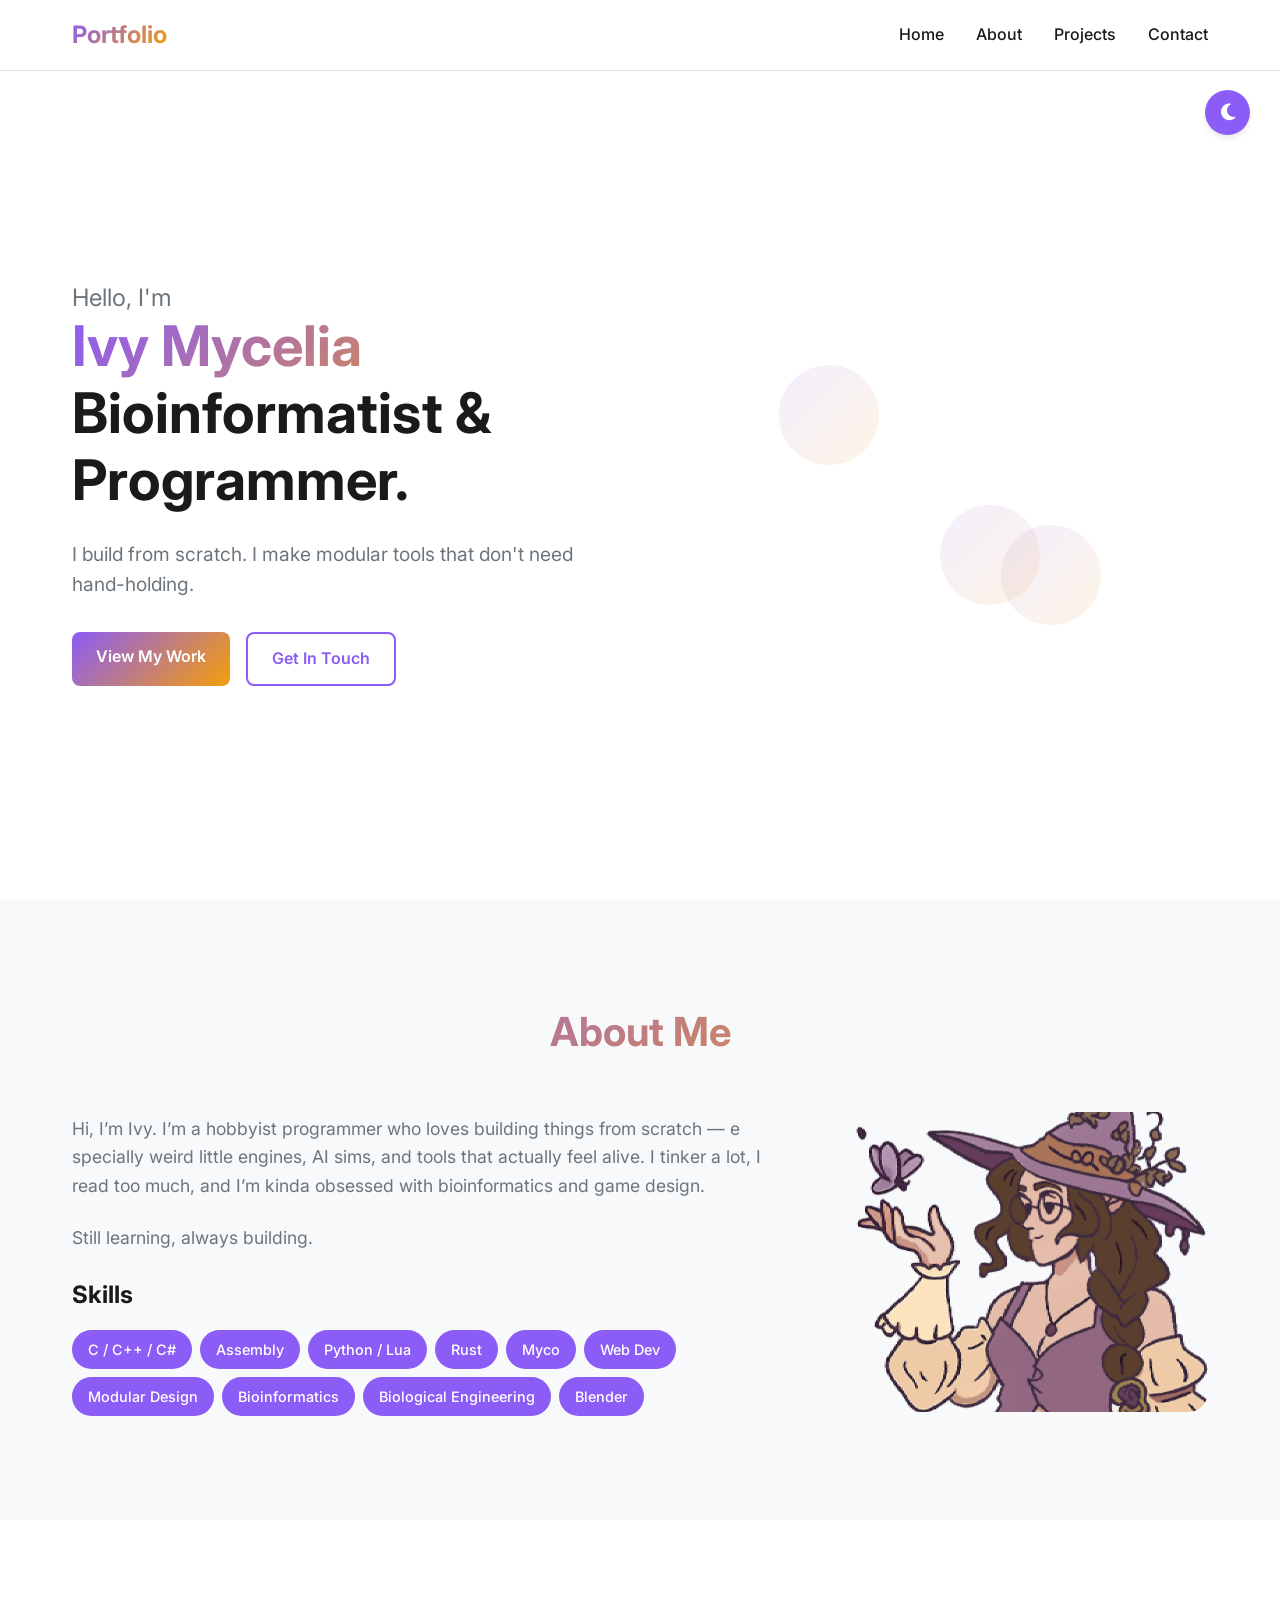
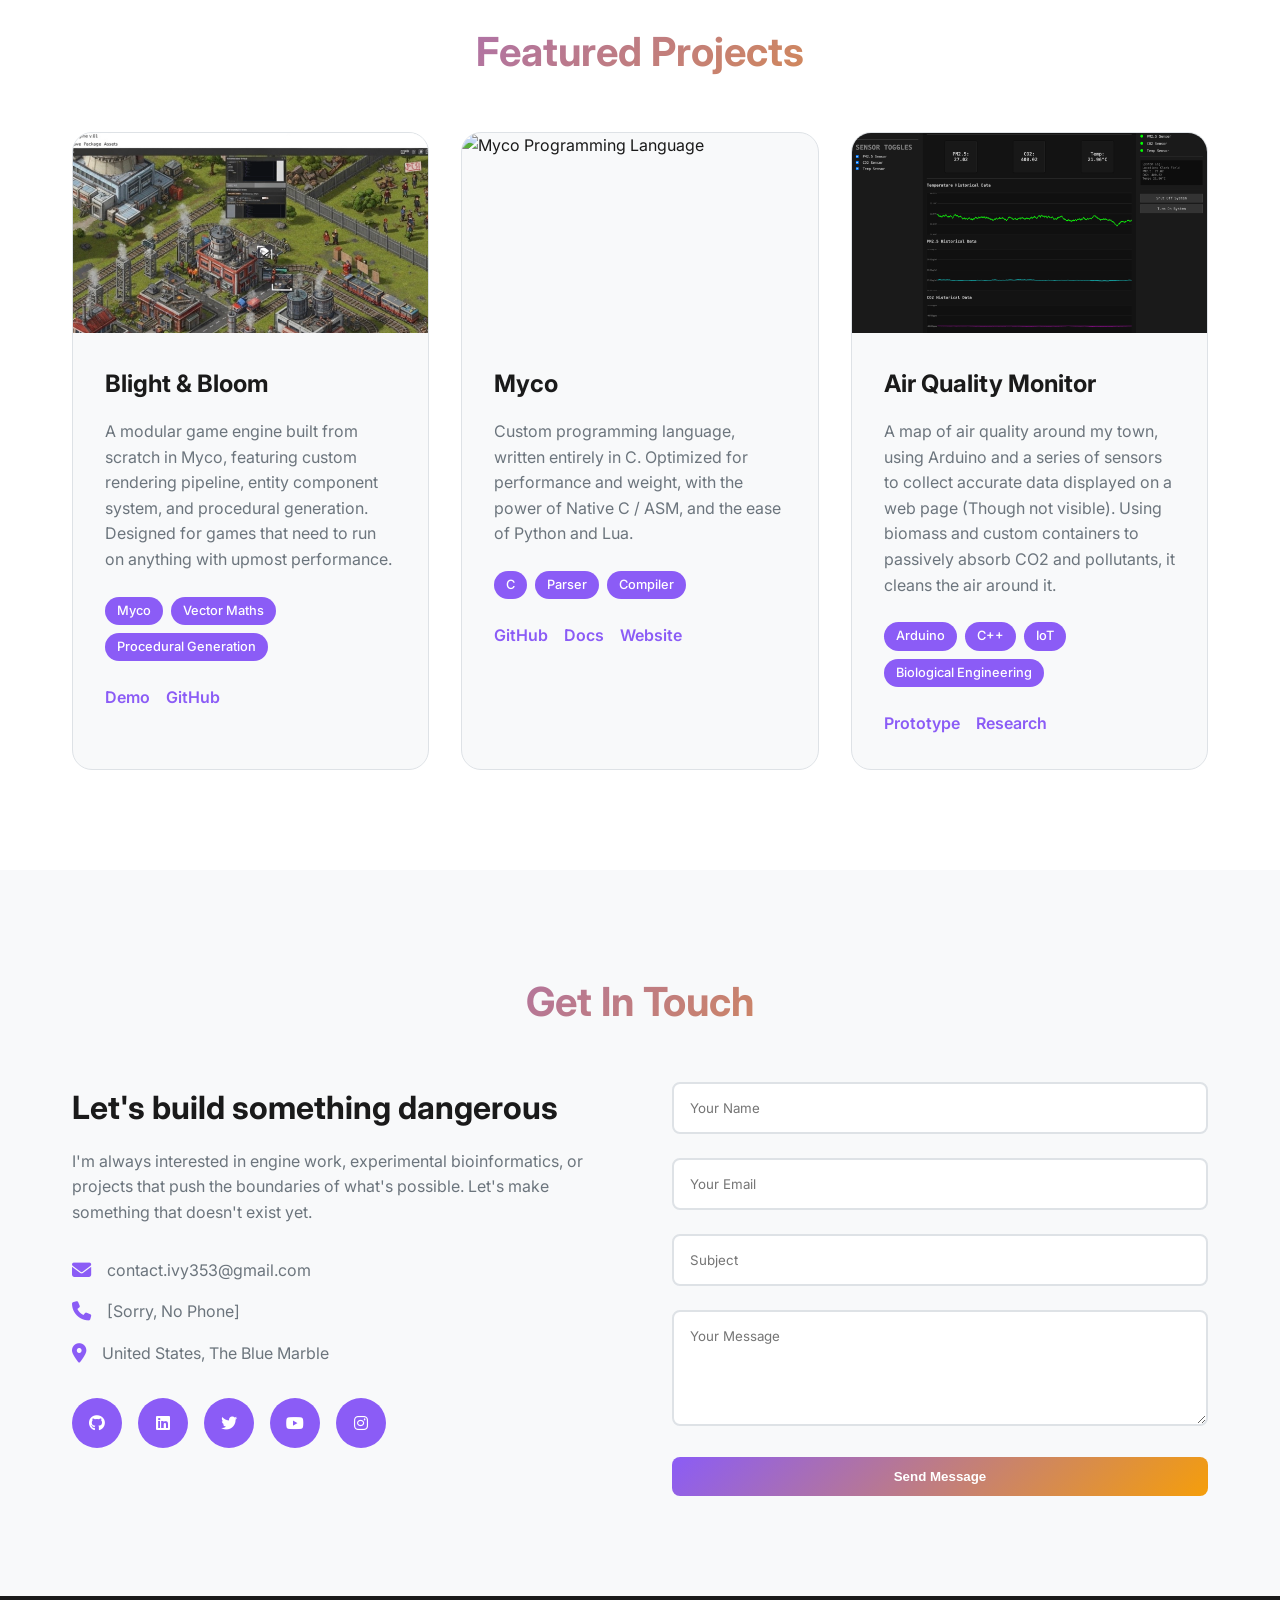
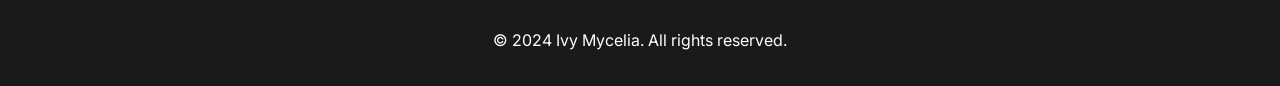
==== index.html @ aaa0860d "Initial commit" ====
<!DOCTYPE html>
<html lang="en">
<head>
    <meta charset="UTF-8">
    <meta name="viewport" content="width=device-width, initial-scale=1.0">
    <title>Portfolio | Creative Developer</title>
    <link rel="stylesheet" href="styles.css">
    <link href="https://fonts.googleapis.com/css2?family=Inter:wght@300;400;500;600;700&display=swap" rel="stylesheet">
    <link rel="stylesheet" href="https://cdnjs.cloudflare.com/ajax/libs/font-awesome/6.4.0/css/all.min.css">
    <script src="https://cdn.jsdelivr.net/npm/@emailjs/browser@3/dist/email.min.js"></script>
</head>
<body>
    <div class="theme-toggle" id="themeToggle">
        <i class="fas fa-moon"></i>
    </div>
    
    <div class="trans-toggle" id="transToggle">
        <i class="fas fa-rainbow"></i>
    </div>

    <nav class="navbar">
        <div class="nav-container">
            <div class="nav-logo">
                <span class="logo-text">Portfolio</span>
            </div>
            <ul class="nav-menu">
                <li class="nav-item">
                    <a href="#home" class="nav-link">Home</a>
                </li>
                <li class="nav-item">
                    <a href="#about" class="nav-link">About</a>
                </li>
                <li class="nav-item">
                    <a href="#projects" class="nav-link">Projects</a>
                </li>
                <li class="nav-item">
                    <a href="#contact" class="nav-link">Contact</a>
                </li>
            </ul>
            <div class="hamburger">
                <span class="bar"></span>
                <span class="bar"></span>
                <span class="bar"></span>
            </div>
        </div>
    </nav>

    <main>
        <section id="home" class="hero">
            <div class="hero-container">
                <div class="hero-content">
                    <h1 class="hero-title">
                        <span class="title-line">Hello, I'm</span>
                        <span class="title-name">Ivy Mycelia</span>
                        <span class="title-role">Bioinformatist & Programmer.</span>
                    </h1>
                    <p class="hero-description">
                        I build from scratch. I make modular tools that don't need hand-holding.
                    </p>
                    <div class="hero-buttons">
                        <a href="#projects" class="btn btn-primary">View My Work</a>
                        <a href="#contact" class="btn btn-secondary">Get In Touch</a>
                    </div>
                </div>
                <div class="hero-visual">
                    <div class="floating-elements">
                        <div class="floating-element" data-speed="2"></div>
                        <div class="floating-element" data-speed="1.5"></div>
                        <div class="floating-element" data-speed="3"></div>
                    </div>
                </div>
            </div>
        </section>

        <section id="about" class="about">
            <div class="container">
                <h2 class="section-title">About Me</h2>
                <div class="about-content">
                    <div class="about-text">
                        <p>
                            Hi, I’m Ivy. I’m a hobbyist programmer who loves building things from scratch — e
                            specially weird little engines, AI sims, and tools that actually feel alive. I tinker a
                            lot, I read too much, and I’m kinda obsessed with bioinformatics and game design. 
                        </p>
                        <p>
                            Still learning, always building.
                        </p>
                        <div class="skills">
                            <h3>Skills</h3>
                            <div class="skill-tags">
                                <span class="skill-tag">C / C++ / C#</span>
                                <span class="skill-tag">Assembly</span>
                                <span class="skill-tag">Python / Lua</span>
                                <span class="skill-tag">Rust</span>
                                <span class="skill-tag">Myco</span>
                                <span class="skill-tag">Web Dev</span>
                                <span class="skill-tag">Modular Design</span>
                                <span class="skill-tag">Bioinformatics</span>
                                <span class="skill-tag">Biological Engineering</span>
                                <span class="skill-tag">Blender</span>
                            </div>
                        </div>
                    </div>
                    <div class="about-image">
                        <img src="images/PFP.png" alt="Ivy Mycelia" class="profile-img">
                    </div>
                </div>
            </div>
        </section>

        <section id="projects" class="projects">
            <div class="container">
                <h2 class="section-title">Featured Projects</h2>
                <div class="projects-grid">
                    <div class="project-card">
                        <div class="project-image">
                            <img src="images/gameengine.png" alt="Custom Game Engine" class="project-img">
                        </div>
                        <div class="project-content">
                            <h3>Blight & Bloom</h3>
                            <p>A modular game engine built from scratch in Myco, featuring custom rendering pipeline, entity component system, and procedural generation. Designed for games that need to run on anything with upmost performance.</p>
                            <div class="project-tech">
                                <span>Myco</span>
                                <span>Vector Maths</span>
                                <span>Procedural Generation</span>
                            </div>
                            <div class="project-links">
                                <a href="#" class="project-link">Demo</a>
                                <a href="#" class="project-link">GitHub</a>
                            </div>
                        </div>
                    </div>

                    <div class="project-card">
                        <div class="project-image">
                            <img src="images/Myco_Image.png" alt="Myco Programming Language" class="project-img">
                        </div>
                        <div class="project-content">
                            <h3>Myco</h3>
                            <p>Custom programming language, written entirely in C. Optimized for performance and weight, with the power of Native C / ASM, and the ease of Python and Lua.</p>
                            <div class="project-tech">
                                <span>C</span>
                                <span>Parser</span>
                                <span>Compiler</span>
                            </div>
                            <div class="project-links">
                                <a href="https://github.com/IvyMycelia/myco" class="project-link">GitHub</a>
                                <a href="https://github.com/IvyMycelia/Myco/blob/main/Documentation.md" class="project-link">Docs</a>
                                <a href="https://mycolang.org" class="project-link">Website</a>
                            </div>
                        </div>
                    </div>

                    <div class="project-card">
                        <div class="project-image">
                            <img src="images/airquality.png" alt="Air Quality Monitor" class="project-img">
                        </div>
                        <div class="project-content">
                            <h3>Air Quality Monitor</h3>
                            <p>A map of air quality around my town, using Arduino and a series of sensors to collect accurate data displayed on a web page (Though not visible). Using biomass and custom containers to passively absorb CO2 and pollutants, it cleans the air around it.</p>
                            <div class="project-tech">
                                <span>Arduino</span>
                                <span>C++</span>
                                <span>IoT</span>
                                <span>Biological Engineering</span>
                            </div>
                            <div class="project-links">
                                <a href="#" class="project-link">Prototype</a>
                                <a href="#" class="project-link">Research</a>
                            </div>
                        </div>
                    </div>
                </div>
            </div>
        </section>

        <section id="contact" class="contact">
            <div class="container">
                <h2 class="section-title">Get In Touch</h2>
                <div class="contact-content">
                    <div class="contact-info">
                        <h3>Let's build something dangerous</h3>
                        <p>I'm always interested in engine work, experimental bioinformatics, or projects that push the boundaries of what's possible. Let's make something that doesn't exist yet.</p>
                        <div class="contact-details">
                            <div class="contact-item">
                                <i class="fas fa-envelope"></i>
                                <span>contact.ivy353@gmail.com</span>
                            </div>
                            <div class="contact-item">
                                <i class="fas fa-phone"></i>
                                <span>[Sorry, No Phone]</span>
                            </div>
                            <div class="contact-item">
                                <i class="fas fa-map-marker-alt"></i>
                                <span>United States, The Blue Marble</span>
                            </div>
                        </div>
                        <div class="social-links">
                            <a href="#" class="social-link"><i class="fab fa-github"></i></a>
                            <a href="https://www.linkedin.com/in/ivy-c-4b3abb339/" class="social-link"><i class="fab fa-linkedin"></i></a>
                            <a href="#" class="social-link"><i class="fab fa-twitter"></i></a>
                            <a href="https://www.youtube.com/@trendybanana" class="social-link"><i class="fab fa-youtube"></i></a>
                            <a href="https://www.instagram.com/ivymycelia/" class="social-link"><i class="fab fa-instagram"></i></a>
                        </div>
                    </div>
                    <form class="contact-form">
                        <div class="form-group">
                            <input type="text" id="name" name="name" placeholder="Your Name" required>
                        </div>
                        <div class="form-group">
                            <input type="email" id="email" name="email" placeholder="Your Email" required>
                        </div>
                        <div class="form-group">
                            <input type="text" id="subject" name="subject" placeholder="Subject" required>
                        </div>
                        <div class="form-group">
                            <textarea id="message" name="message" placeholder="Your Message" rows="5" required></textarea>
                        </div>
                        <button type="submit" class="btn btn-primary">Send Message</button>
                    </form>
                </div>
            </div>
        </section>
    </main>

    <footer class="footer">
        <div class="container">
            <p>&copy; 2024 Ivy Mycelia. All rights reserved.</p>
        </div>
    </footer>

    <script src="script.js"></script>
</body>
</html>
---- styles.css ----
:root {
    --bg-primary: #ffffff;
    --bg-secondary: #f8f9fa;
    --bg-tertiary: #e9ecef;
    --text-primary: #1a1a1a;
    --text-secondary: #6c757d;
    --accent-purple: #8b5cf6;
    --accent-gold: #f59e0b;
    --accent-black: #1a1a1a;
    --border-color: #dee2e6;
    --shadow: 0 4px 6px -1px rgba(0, 0, 0, 0.1);
    --shadow-lg: 0 10px 15px -3px rgba(0, 0, 0, 0.1);
    
    --trans-blue: #55cdfc;
    --trans-pink: #f7a8b8;
    --trans-white: #ffffff;
}

[data-theme="dark"] {
    --bg-primary: #0a0a0a;
    --bg-secondary: #1a1a1a;
    --bg-tertiary: #2a2a2a;
    --text-primary: #ffffff;
    --text-secondary: #a0a0a0;
    --accent-purple: #a855f7;
    --accent-gold: #fbbf24;
    --accent-black: #000000;
    --border-color: #404040;
    --shadow: 0 4px 6px -1px rgba(0, 0, 0, 0.3);
    --shadow-lg: 0 10px 15px -3px rgba(0, 0, 0, 0.3);
}

[data-theme="trans"] {
    --bg-primary: #fce4ec;
    --bg-secondary: #e1f5fe;
    --bg-tertiary: #f3e5f5;
    --text-primary: #4a148c;
    --text-secondary: #6a1b9a;
    --accent-purple: #e91e63;
    --accent-gold: #00bcd4;
    --accent-black: #ad1457;
    --border-color: #f8bbd9;
    --shadow: 0 4px 6px -1px rgba(233, 30, 99, 0.2);
    --shadow-lg: 0 10px 15px -3px rgba(0, 188, 212, 0.3);
}

* {
    margin: 0;
    padding: 0;
    box-sizing: border-box;
}

html {
    scroll-behavior: smooth;
}

body {
    font-family: 'Inter', sans-serif;
    background-color: var(--bg-primary);
    color: var(--text-primary);
    line-height: 1.6;
    transition: background-color 0.3s ease, color 0.3s ease;
    overflow-x: hidden;
}

body::before {
    content: '';
    position: fixed;
    top: 0;
    left: 0;
    width: 100%;
    height: 100%;
    background: linear-gradient(
        45deg,
        var(--trans-blue) 0%,
        var(--trans-blue) 16.66%,
        var(--trans-pink) 16.66%,
        var(--trans-pink) 33.33%,
        var(--trans-white) 33.33%,
        var(--trans-white) 50%,
        var(--trans-pink) 50%,
        var(--trans-pink) 66.66%,
        var(--trans-blue) 66.66%,
        var(--trans-blue) 83.33%,
        var(--trans-pink) 83.33%,
        var(--trans-pink) 100%
    );
    opacity: 0;
    z-index: -1;
    transition: opacity 0.5s ease;
    pointer-events: none;
}

body:hover::before {
    opacity: 0.02;
}

[data-theme="trans"] .hero {
    background: linear-gradient(135deg, #fce4ec 0%, #e1f5fe 50%, #f3e5f5 100%);
}

[data-theme="trans"] .about {
    background: linear-gradient(135deg, #e1f5fe 0%, #fce4ec 100%);
}

[data-theme="trans"] .contact {
    background: linear-gradient(135deg, #f3e5f5 0%, #fce4ec 100%);
}

[data-theme="trans"] .floating-element {
    background: linear-gradient(135deg, #e91e63, #00bcd4);
}

[data-theme="trans"] .btn-primary {
    background: linear-gradient(135deg, #e91e63, #00bcd4);
}

[data-theme="trans"] .skill-tag {
    background: linear-gradient(135deg, #e91e63, #00bcd4);
}

[data-theme="trans"] .social-link {
    background: linear-gradient(135deg, #e91e63, #00bcd4);
}

[data-theme="trans"] .navbar {
    background: rgba(252, 228, 236, 0.95);
    border-bottom: 2px solid #f8bbd9;
}

[data-theme="trans"] .nav-link {
    color: #4a148c;
}

[data-theme="trans"] .nav-link::after {
    background: linear-gradient(135deg, #e91e63, #00bcd4);
}

[data-theme="trans"] .project-card {
    background: linear-gradient(135deg, #fce4ec, #e1f5fe);
    border: 2px solid #f8bbd9;
}

[data-theme="trans"] .project-card:hover {
    box-shadow: 0 15px 25px -5px rgba(233, 30, 99, 0.3);
}

[data-theme="trans"] .image-placeholder {
    background: linear-gradient(135deg, #e91e63, #00bcd4);
}

[data-theme="trans"] .form-group input,
[data-theme="trans"] .form-group textarea {
    background: #fce4ec;
    border: 2px solid #f8bbd9;
    color: #4a148c;
}

[data-theme="trans"] .form-group input:focus,
[data-theme="trans"] .form-group textarea:focus {
    border-color: #e91e63;
}

[data-theme="trans"] .footer {
    background: linear-gradient(135deg, #e91e63, #00bcd4);
}

.theme-toggle {
    position: fixed;
    top: 90px;
    right: 30px;
    width: 45px;
    height: 45px;
    background: var(--accent-purple);
    border-radius: 50%;
    display: flex;
    align-items: center;
    justify-content: center;
    cursor: pointer;
    z-index: 1000;
    transition: all 0.3s ease;
    box-shadow: var(--shadow);
}

.theme-toggle:hover {
    transform: scale(1.1);
    background: var(--accent-gold);
}

.theme-toggle i {
    color: white;
    font-size: 1.2rem;
    transition: transform 0.3s ease;
}

[data-theme="dark"] .theme-toggle i {
    transform: rotate(180deg);
}

.trans-toggle {
    position: fixed;
    top: 145px;
    right: 30px;
    width: 45px;
    height: 45px;
    background: linear-gradient(135deg, #e91e63, #00bcd4);
    border-radius: 50%;
    display: none;
    align-items: center;
    justify-content: center;
    cursor: pointer;
    z-index: 1000;
    transition: all 0.3s ease;
    box-shadow: var(--shadow);
    opacity: 0.8;
}

.trans-toggle:hover {
    transform: scale(1.1);
    opacity: 1;
    box-shadow: 0 0 20px rgba(233, 30, 99, 0.4);
}

.trans-toggle i {
    color: white;
    font-size: 1.2rem;
    transition: transform 0.3s ease;
}

[data-theme="trans"] .trans-toggle {
    background: linear-gradient(135deg, #e91e63, #00bcd4);
    opacity: 1;
    box-shadow: 0 0 20px rgba(233, 30, 99, 0.6);
    display: flex;
}

.navbar {
    position: fixed;
    top: 0;
    width: 100%;
    background: rgba(255, 255, 255, 0.95);
    backdrop-filter: blur(10px);
    z-index: 999;
    transition: all 0.3s ease;
    border-bottom: 1px solid var(--border-color);
}

[data-theme="dark"] .navbar {
    background: rgba(10, 10, 10, 0.95);
}

.nav-container {
    max-width: 1200px;
    margin: 0 auto;
    padding: 0 2rem;
    display: flex;
    justify-content: space-between;
    align-items: center;
    height: 70px;
}

.nav-logo .logo-text {
    font-size: 1.5rem;
    font-weight: 700;
    background: linear-gradient(135deg, var(--accent-purple), var(--accent-gold));
    -webkit-background-clip: text;
    -webkit-text-fill-color: transparent;
    background-clip: text;
}

.nav-menu {
    display: flex;
    list-style: none;
    gap: 2rem;
}

.nav-link {
    text-decoration: none;
    color: var(--text-primary);
    font-weight: 500;
    transition: all 0.3s ease;
    position: relative;
}

.nav-link::after {
    content: '';
    position: absolute;
    bottom: -5px;
    left: 0;
    width: 0;
    height: 2px;
    background: linear-gradient(135deg, var(--accent-purple), var(--accent-gold));
    transition: width 0.3s ease;
}

.nav-link:hover::after {
    width: 100%;
}

.hamburger {
    display: none;
    flex-direction: column;
    cursor: pointer;
}

.bar {
    width: 25px;
    height: 3px;
    background: var(--text-primary);
    margin: 3px 0;
    transition: 0.3s;
}

.hero {
    min-height: 100vh;
    display: flex;
    align-items: center;
    padding-top: 70px;
    position: relative;
    overflow: hidden;
}

.hero-container {
    max-width: 1200px;
    margin: 0 auto;
    padding: 0 2rem;
    display: grid;
    grid-template-columns: 1fr 1fr;
    gap: 4rem;
    align-items: center;
}

.hero-title {
    font-size: 3.5rem;
    font-weight: 700;
    line-height: 1.2;
    margin-bottom: 1.5rem;
    opacity: 0;
    animation: fadeInUp 1s ease forwards;
}

.title-line {
    display: block;
    color: var(--text-secondary);
    font-size: 1.5rem;
    font-weight: 400;
}

.title-name {
    display: block;
    background: linear-gradient(135deg, var(--accent-purple), var(--accent-gold));
    -webkit-background-clip: text;
    -webkit-text-fill-color: transparent;
    background-clip: text;
    animation: fadeInUp 1s ease 0.2s forwards;
    opacity: 0;
    cursor: pointer;
    transition: all 0.3s ease;
}

.title-name:hover {
    transform: scale(1.05);
    filter: brightness(1.1);
}

.title-role {
    display: block;
    color: var(--text-primary);
    animation: fadeInUp 1s ease 0.4s forwards;
    opacity: 0;
}

.hero-description {
    font-size: 1.2rem;
    color: var(--text-secondary);
    margin-bottom: 2rem;
    animation: fadeInUp 1s ease 0.6s forwards;
    opacity: 0;
}

.hero-buttons {
    display: flex;
    gap: 1rem;
    animation: fadeInUp 1s ease 0.8s forwards;
    opacity: 0;
}

.btn {
    padding: 12px 24px;
    border: none;
    border-radius: 8px;
    text-decoration: none;
    font-weight: 600;
    transition: all 0.3s ease;
    cursor: pointer;
    display: inline-block;
}

.btn-primary {
    background: linear-gradient(135deg, var(--accent-purple), var(--accent-gold));
    color: white;
}

.btn-primary:hover {
    transform: translateY(-2px);
    box-shadow: var(--shadow-lg);
}

.btn-secondary {
    background: transparent;
    color: var(--accent-purple);
    border: 2px solid var(--accent-purple);
}

.btn-secondary:hover {
    background: var(--accent-purple);
    color: white;
    transform: translateY(-2px);
}

.floating-elements {
    position: relative;
    height: 400px;
}

.floating-element {
    position: absolute;
    width: 100px;
    height: 100px;
    border-radius: 50%;
    background: linear-gradient(135deg, var(--accent-purple), var(--accent-gold));
    opacity: 0.1;
    animation: float 6s ease-in-out infinite;
}

.floating-element:nth-child(1) {
    top: 20%;
    left: 20%;
    animation-delay: 0s;
}

.floating-element:nth-child(2) {
    top: 60%;
    right: 20%;
    animation-delay: 2s;
}

.floating-element:nth-child(3) {
    bottom: 20%;
    left: 50%;
    animation-delay: 4s;
}

.container {
    max-width: 1200px;
    margin: 0 auto;
    padding: 0 2rem;
}

.section-title {
    font-size: 2.5rem;
    font-weight: 700;
    text-align: center;
    margin-bottom: 3rem;
    background: linear-gradient(135deg, var(--accent-purple), var(--accent-gold));
    -webkit-background-clip: text;
    -webkit-text-fill-color: transparent;
    background-clip: text;
}

.about {
    padding: 100px 0;
    background: var(--bg-secondary);
}

.about-content {
    display: grid;
    grid-template-columns: 2fr 1fr;
    gap: 4rem;
    align-items: center;
}

.about-text p {
    font-size: 1.1rem;
    margin-bottom: 1.5rem;
    color: var(--text-secondary);
}

.skills h3 {
    font-size: 1.5rem;
    margin-bottom: 1rem;
    color: var(--text-primary);
}

.skill-tags {
    display: flex;
    flex-wrap: wrap;
    gap: 0.5rem;
}

.skill-tag {
    padding: 8px 16px;
    background: var(--accent-purple);
    color: white;
    border-radius: 20px;
    font-size: 0.9rem;
    font-weight: 500;
    transition: all 0.3s ease;
}

.skill-tag:hover {
    background: var(--accent-gold);
    transform: translateY(-2px);
}

.image-placeholder {
    width: 100%;
    height: 300px;
    background: linear-gradient(135deg, var(--accent-purple), var(--accent-gold));
    border-radius: 20px;
    display: flex;
    align-items: center;
    justify-content: center;
    font-size: 4rem;
    color: white;
    opacity: 0.8;
}

.profile-img {
    width: 100%;
    height: 300px;
    object-fit: cover;
    border-radius: 20px;
    transition: transform 0.3s ease, box-shadow 0.3s ease;
}

.profile-img:hover {
    transform: scale(1.02);
    box-shadow: var(--shadow-lg);
}

.projects {
    padding: 100px 0;
}

.projects-grid {
    display: grid;
    grid-template-columns: repeat(auto-fit, minmax(350px, 1fr));
    gap: 2rem;
}

.project-card {
    background: var(--bg-secondary);
    border-radius: 20px;
    overflow: hidden;
    transition: all 0.3s ease;
    border: 1px solid var(--border-color);
}

.project-card:hover {
    transform: translateY(-10px);
    box-shadow: var(--shadow-lg);
}

.project-image {
    height: 200px;
    overflow: hidden;
    position: relative;
}

.project-img {
    width: 100%;
    height: 100%;
    object-fit: cover;
    transition: transform 0.3s ease;
}

.project-card:hover .project-img {
    transform: scale(1.05);
}

.project-content {
    padding: 2rem;
}

.project-content h3 {
    font-size: 1.5rem;
    margin-bottom: 1rem;
    color: var(--text-primary);
}

.project-content p {
    color: var(--text-secondary);
    margin-bottom: 1.5rem;
}

.project-tech {
    display: flex;
    flex-wrap: wrap;
    gap: 0.5rem;
    margin-bottom: 1.5rem;
}

.project-tech span {
    padding: 4px 12px;
    background: var(--accent-purple);
    color: white;
    border-radius: 15px;
    font-size: 0.8rem;
    font-weight: 500;
}

.project-links {
    display: flex;
    gap: 1rem;
}

.project-link {
    color: var(--accent-purple);
    text-decoration: none;
    font-weight: 600;
    transition: color 0.3s ease;
}

.project-link:hover {
    color: var(--accent-gold);
}

.contact {
    padding: 100px 0;
    background: var(--bg-secondary);
}

.contact-content {
    display: grid;
    grid-template-columns: 1fr 1fr;
    gap: 4rem;
}

.contact-info h3 {
    font-size: 2rem;
    margin-bottom: 1rem;
    color: var(--text-primary);
}

.contact-info p {
    color: var(--text-secondary);
    margin-bottom: 2rem;
}

.contact-details {
    margin-bottom: 2rem;
}

.contact-item {
    display: flex;
    align-items: center;
    gap: 1rem;
    margin-bottom: 1rem;
    color: var(--text-secondary);
}

.contact-item i {
    color: var(--accent-purple);
    font-size: 1.2rem;
}

.social-links {
    display: flex;
    gap: 1rem;
}

.social-link {
    width: 50px;
    height: 50px;
    background: var(--accent-purple);
    color: white;
    border-radius: 50%;
    display: flex;
    align-items: center;
    justify-content: center;
    text-decoration: none;
    transition: all 0.3s ease;
}

.social-link:hover {
    background: var(--accent-gold);
    transform: translateY(-3px);
}

.contact-form {
    display: flex;
    flex-direction: column;
    gap: 1.5rem;
}

.form-group input,
.form-group textarea {
    width: 100%;
    padding: 1rem;
    border: 2px solid var(--border-color);
    border-radius: 8px;
    background: var(--bg-primary);
    color: var(--text-primary);
    font-family: inherit;
    transition: border-color 0.3s ease;
}

.form-group input:focus,
.form-group textarea:focus {
    outline: none;
    border-color: var(--accent-purple);
}

.footer {
    background: var(--accent-black);
    color: white;
    text-align: center;
    padding: 2rem 0;
}

@keyframes fadeInUp {
    from {
        opacity: 0;
        transform: translateY(30px);
    }
    to {
        opacity: 1;
        transform: translateY(0);
    }
}

@keyframes float {
    0%, 100% {
        transform: translateY(0px);
    }
    50% {
        transform: translateY(-20px);
    }
}

.fade-in {
    opacity: 0;
    transform: translateY(30px);
    transition: all 0.6s ease;
}

.fade-in.visible {
    opacity: 1;
    transform: translateY(0);
}

@media (max-width: 768px) {
    .hamburger {
        display: flex;
    }

    .nav-menu {
        position: fixed;
        left: -100%;
        top: 70px;
        flex-direction: column;
        background-color: var(--bg-primary);
        width: 100%;
        text-align: center;
        transition: 0.3s;
        box-shadow: var(--shadow);
        padding: 2rem 0;
    }

    .nav-menu.active {
        left: 0;
    }

    .hero-container {
        grid-template-columns: 1fr;
        text-align: center;
    }

    .hero-title {
        font-size: 2.5rem;
    }

    .about-content {
        grid-template-columns: 1fr;
    }

    .contact-content {
        grid-template-columns: 1fr;
    }

    .projects-grid {
        grid-template-columns: 1fr;
    }

    .hero-buttons {
        flex-direction: column;
        align-items: center;
    }

    .btn {
        width: 200px;
        text-align: center;
    }
}

@media (max-width: 480px) {
    .container {
        padding: 0 1rem;
    }

    .hero-title {
        font-size: 2rem;
    }

    .section-title {
        font-size: 2rem;
    }
}
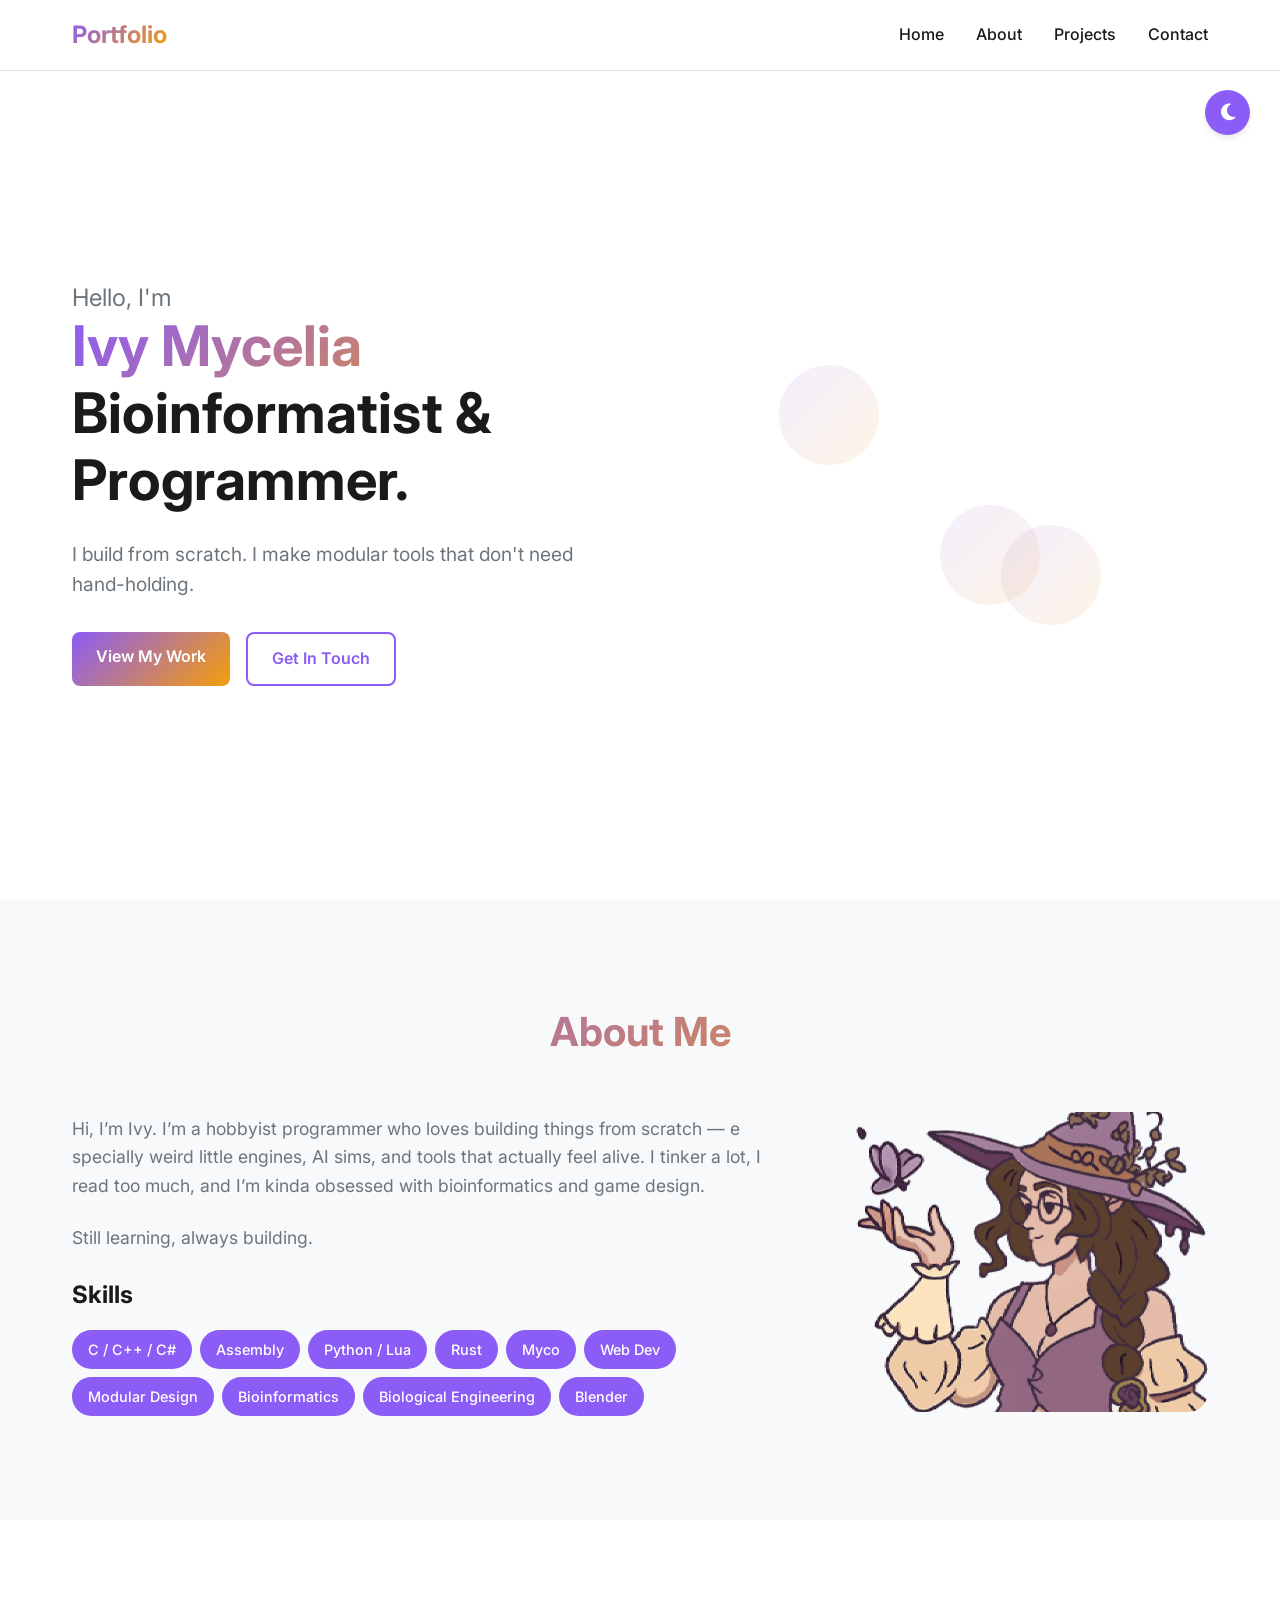
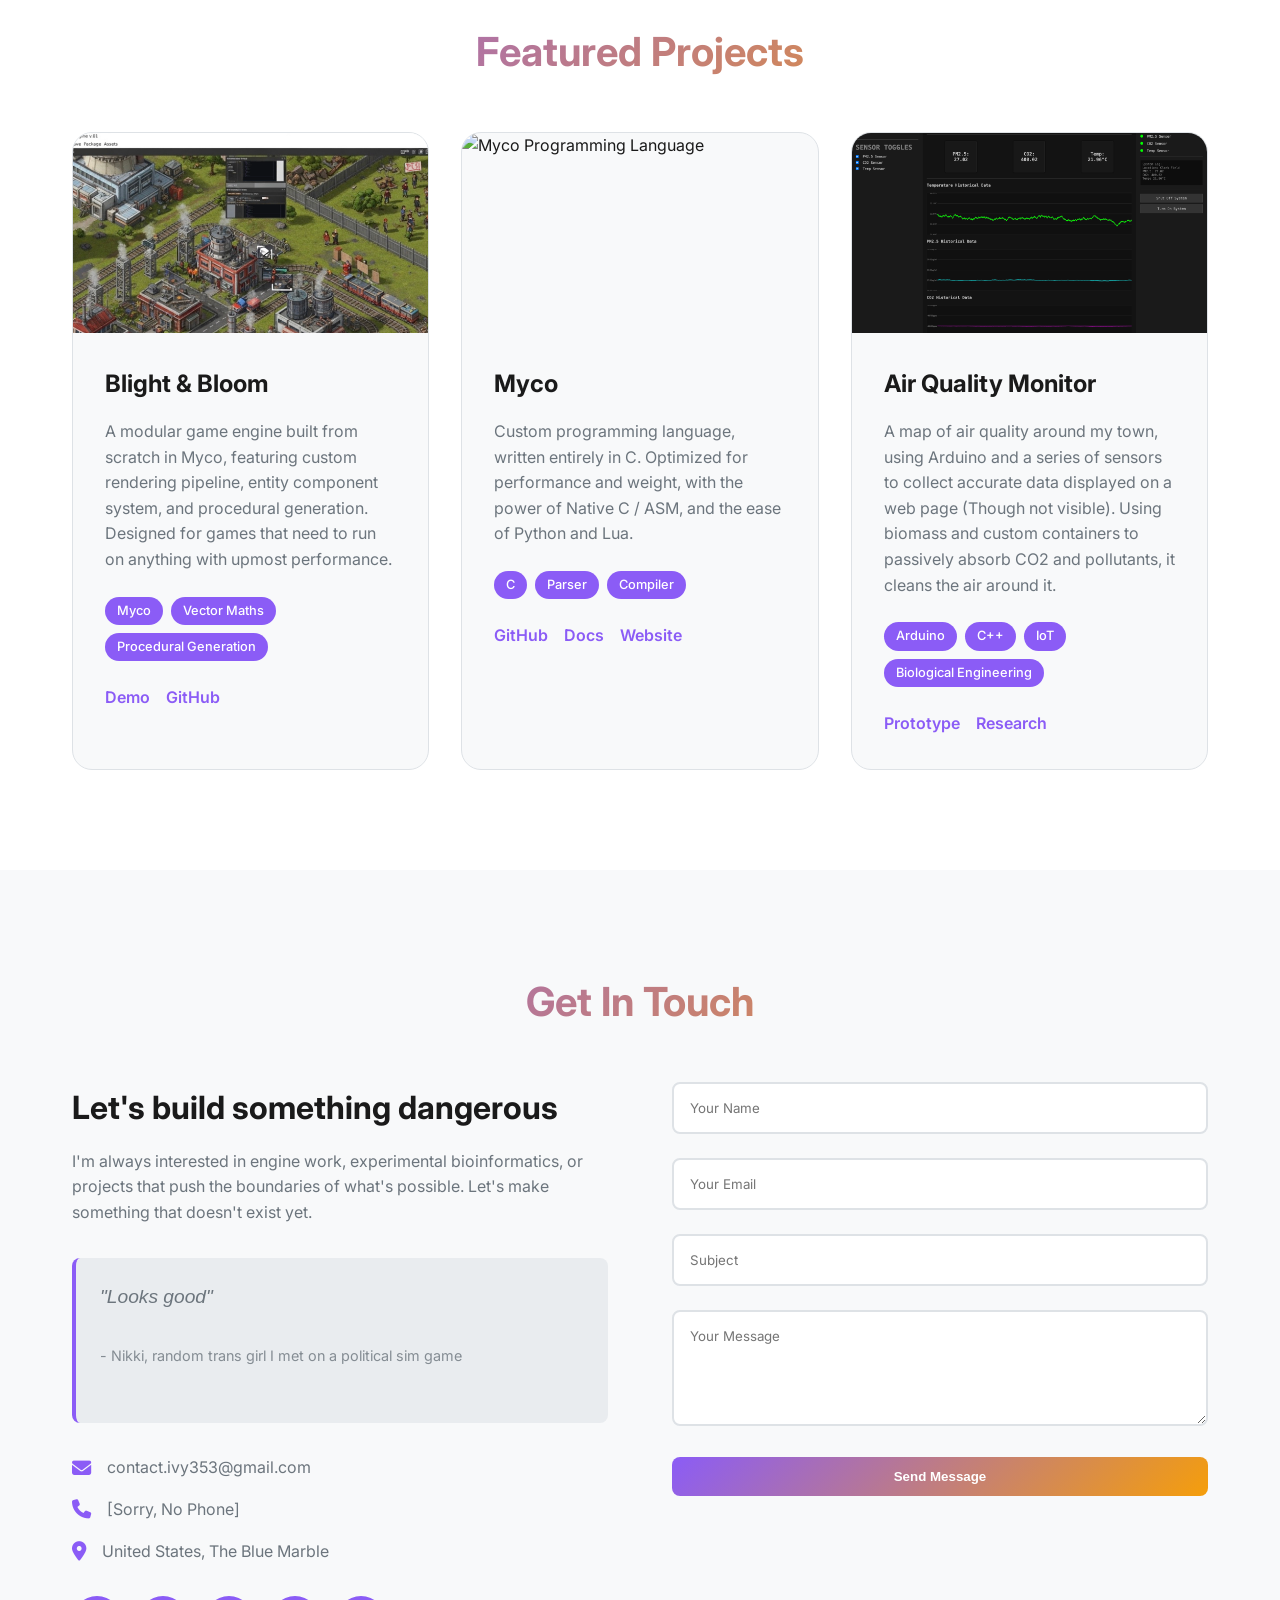
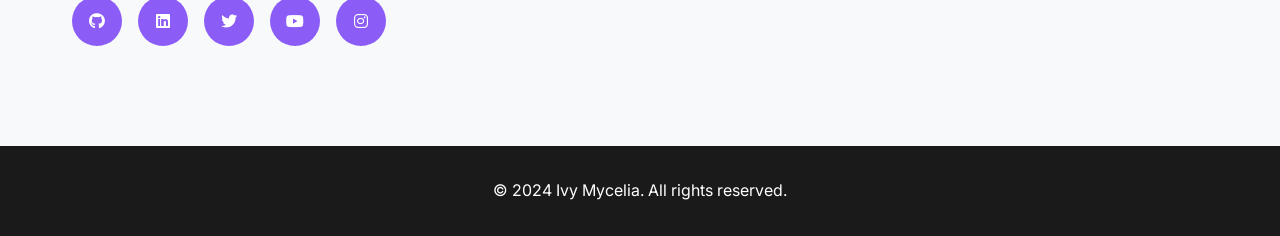
==== commit 0ea86134: "Added Quote" ====
--- a/index.html
+++ b/index.html
@@ -181,6 +181,11 @@
                     <div class="contact-info">
                         <h3>Let's build something dangerous</h3>
                         <p>I'm always interested in engine work, experimental bioinformatics, or projects that push the boundaries of what's possible. Let's make something that doesn't exist yet.</p>
+                        
+                        <div class="testimonial">
+                            <p class="testimonial-text">"Looks good"</p>
+                            <p class="testimonial-author">- Nikki, random trans girl I met on a political sim game</p>
+                        </div>
                         <div class="contact-details">
                             <div class="contact-item">
                                 <i class="fas fa-envelope"></i>
--- a/styles.css
+++ b/styles.css
@@ -712,6 +712,31 @@
     border-color: var(--accent-purple);
 }
 
+/* Testimonial */
+.testimonial {
+    background: var(--bg-tertiary);
+    border-left: 4px solid var(--accent-purple);
+    padding: 1.5rem;
+    margin: 2rem 0;
+    border-radius: 8px;
+    position: relative;
+}
+
+.testimonial-text {
+    font-size: 1.2rem;
+    font-style: italic;
+    color: var(--text-primary);
+    margin-bottom: 0.5rem;
+    font-weight: 500;
+}
+
+.testimonial-author {
+    color: var(--text-secondary);
+    font-size: 0.9rem;
+    margin: 0;
+    opacity: 0.8;
+}
+
 .footer {
     background: var(--accent-black);
     color: white;
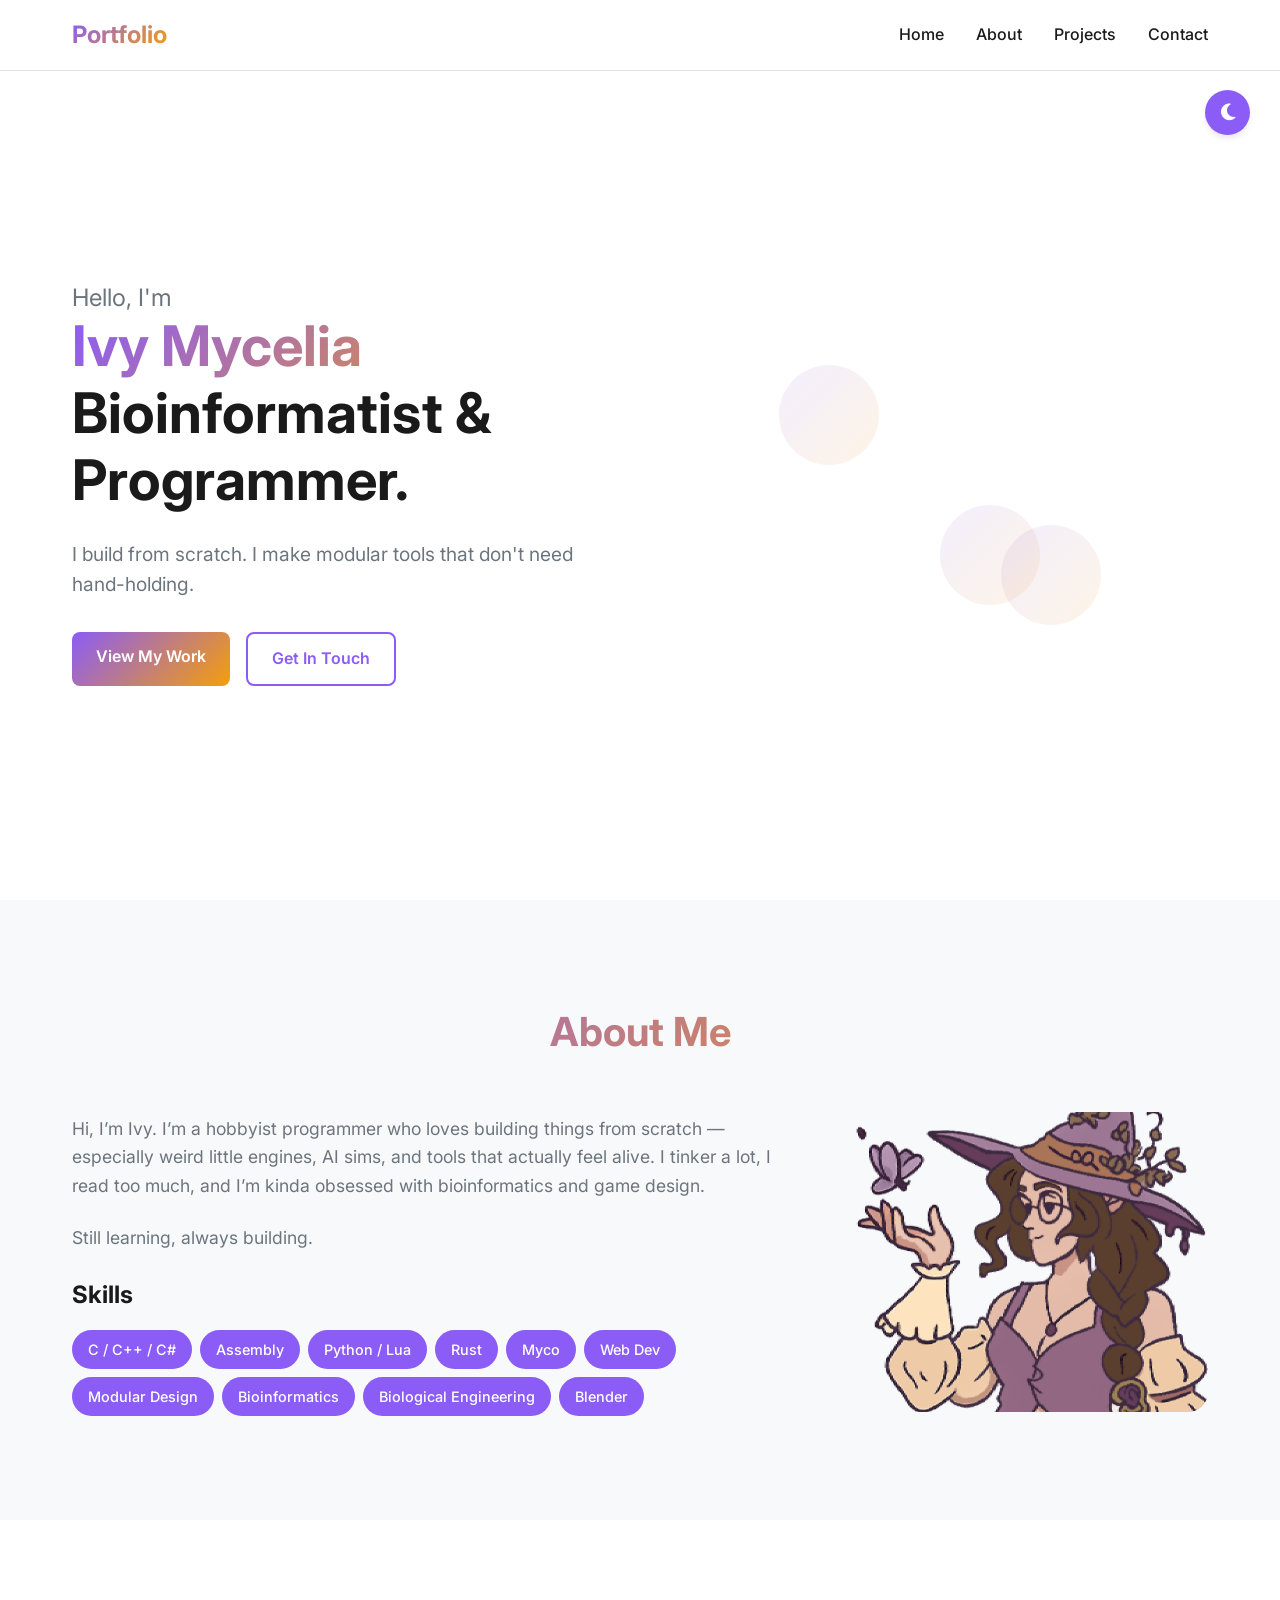
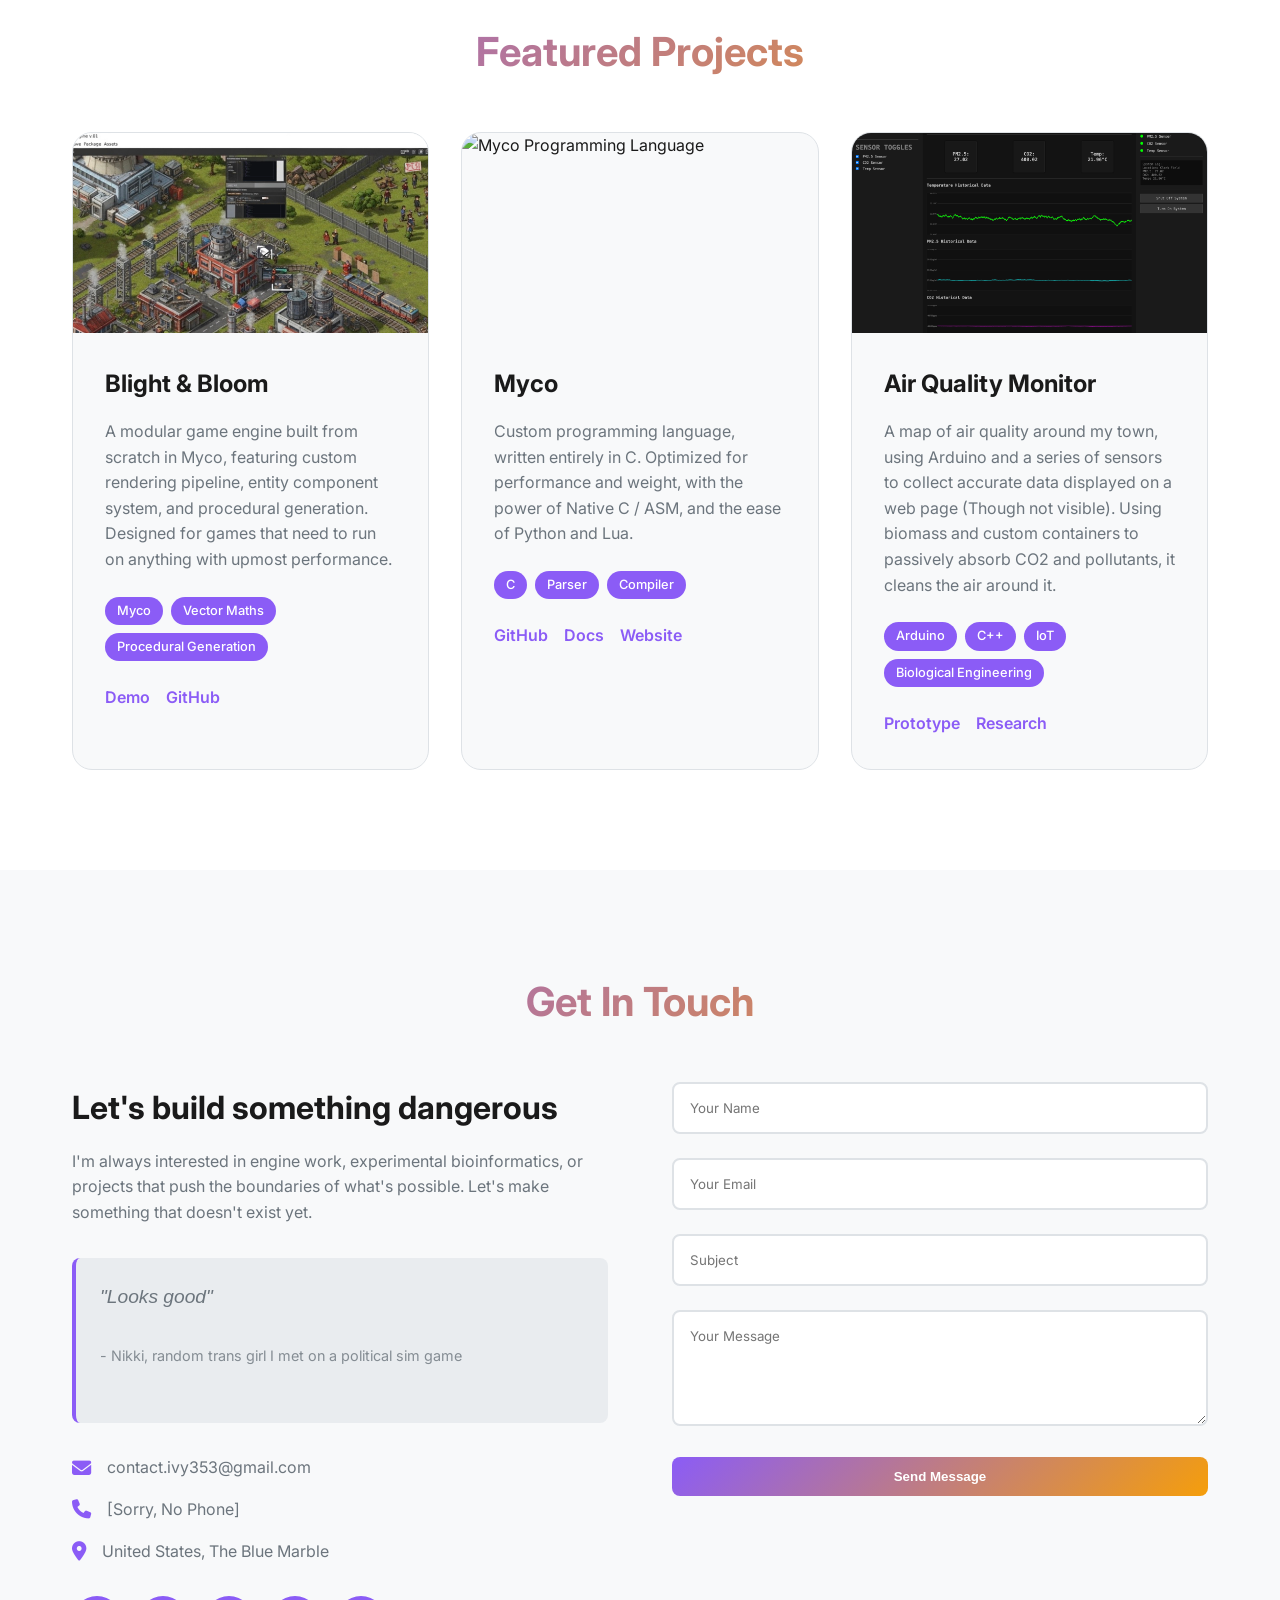
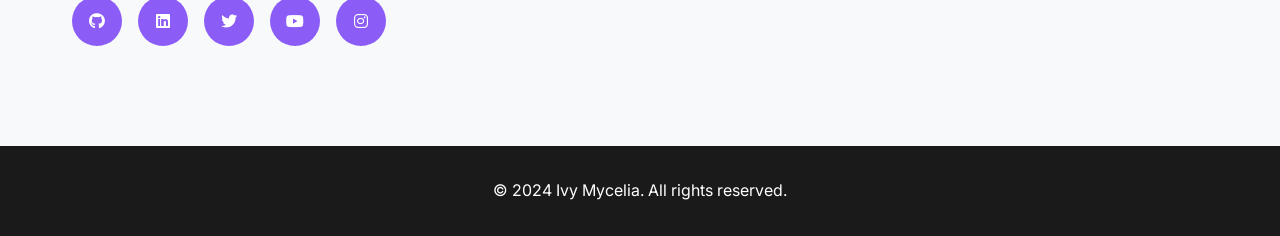
==== commit 90f0a501: "Fixed spelling error" ====
--- a/index.html
+++ b/index.html
@@ -78,8 +78,8 @@
                 <div class="about-content">
                     <div class="about-text">
                         <p>
-                            Hi, I’m Ivy. I’m a hobbyist programmer who loves building things from scratch — e
-                            specially weird little engines, AI sims, and tools that actually feel alive. I tinker a
+                            Hi, I’m Ivy. I’m a hobbyist programmer who loves building things from scratch —
+                            especially weird little engines, AI sims, and tools that actually feel alive. I tinker a
                             lot, I read too much, and I’m kinda obsessed with bioinformatics and game design. 
                         </p>
                         <p>
@@ -183,8 +183,7 @@
                         <p>I'm always interested in engine work, experimental bioinformatics, or projects that push the boundaries of what's possible. Let's make something that doesn't exist yet.</p>
                         
                         <div class="testimonial">
-                            <p class="testimonial-text">"Looks good"</p>
-                            <p class="testimonial-author">- Nikki, random trans girl I met on a political sim game</p>
+                            <p class="testimonial-text">"Looks good"</p><p class="testimonial-author"> - Nikki, random trans girl I met on a political sim game</p>
                         </div>
                         <div class="contact-details">
                             <div class="contact-item">
@@ -236,4 +235,4 @@
 
     <script src="script.js"></script>
 </body>
-</html> +</html> 
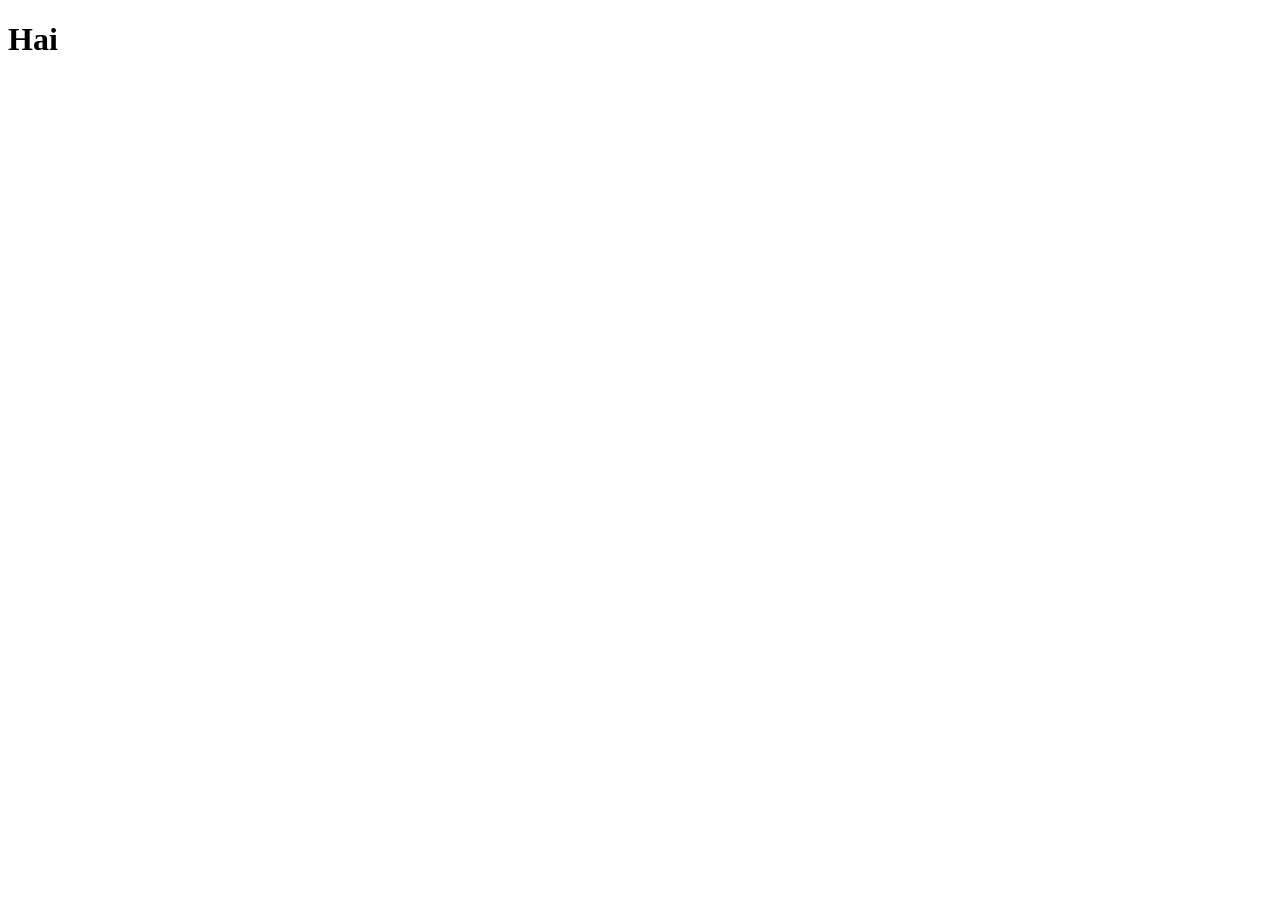
==== commit 2c849b94: "Added index.html, will continue to work on it." ====
--- a/index.html
+++ b/index.html
@@ -1,238 +1,14 @@
 <!DOCTYPE html>
-<html lang="en">
-<head>
-    <meta charset="UTF-8">
-    <meta name="viewport" content="width=device-width, initial-scale=1.0">
-    <title>Portfolio | Creative Developer</title>
-    <link rel="stylesheet" href="styles.css">
-    <link href="https://fonts.googleapis.com/css2?family=Inter:wght@300;400;500;600;700&display=swap" rel="stylesheet">
-    <link rel="stylesheet" href="https://cdnjs.cloudflare.com/ajax/libs/font-awesome/6.4.0/css/all.min.css">
-    <script src="https://cdn.jsdelivr.net/npm/@emailjs/browser@3/dist/email.min.js"></script>
-</head>
-<body>
-    <div class="theme-toggle" id="themeToggle">
-        <i class="fas fa-moon"></i>
-    </div>
-    
-    <div class="trans-toggle" id="transToggle">
-        <i class="fas fa-rainbow"></i>
-    </div>
+<html>
+    <head>
+        <title>Ivy Mycelia</title>
+        <meta
+            name="Ivy Mycelia's Portfolio"
+            content="This is the portfolio page for Ivy Mycelia. It includes works, skills, experience, projects, contacts, and information."
+        >
+    </head>
 
-    <nav class="navbar">
-        <div class="nav-container">
-            <div class="nav-logo">
-                <span class="logo-text">Portfolio</span>
-            </div>
-            <ul class="nav-menu">
-                <li class="nav-item">
-                    <a href="#home" class="nav-link">Home</a>
-                </li>
-                <li class="nav-item">
-                    <a href="#about" class="nav-link">About</a>
-                </li>
-                <li class="nav-item">
-                    <a href="#projects" class="nav-link">Projects</a>
-                </li>
-                <li class="nav-item">
-                    <a href="#contact" class="nav-link">Contact</a>
-                </li>
-            </ul>
-            <div class="hamburger">
-                <span class="bar"></span>
-                <span class="bar"></span>
-                <span class="bar"></span>
-            </div>
-        </div>
-    </nav>
-
-    <main>
-        <section id="home" class="hero">
-            <div class="hero-container">
-                <div class="hero-content">
-                    <h1 class="hero-title">
-                        <span class="title-line">Hello, I'm</span>
-                        <span class="title-name">Ivy Mycelia</span>
-                        <span class="title-role">Bioinformatist & Programmer.</span>
-                    </h1>
-                    <p class="hero-description">
-                        I build from scratch. I make modular tools that don't need hand-holding.
-                    </p>
-                    <div class="hero-buttons">
-                        <a href="#projects" class="btn btn-primary">View My Work</a>
-                        <a href="#contact" class="btn btn-secondary">Get In Touch</a>
-                    </div>
-                </div>
-                <div class="hero-visual">
-                    <div class="floating-elements">
-                        <div class="floating-element" data-speed="2"></div>
-                        <div class="floating-element" data-speed="1.5"></div>
-                        <div class="floating-element" data-speed="3"></div>
-                    </div>
-                </div>
-            </div>
-        </section>
-
-        <section id="about" class="about">
-            <div class="container">
-                <h2 class="section-title">About Me</h2>
-                <div class="about-content">
-                    <div class="about-text">
-                        <p>
-                            Hi, I’m Ivy. I’m a hobbyist programmer who loves building things from scratch —
-                            especially weird little engines, AI sims, and tools that actually feel alive. I tinker a
-                            lot, I read too much, and I’m kinda obsessed with bioinformatics and game design. 
-                        </p>
-                        <p>
-                            Still learning, always building.
-                        </p>
-                        <div class="skills">
-                            <h3>Skills</h3>
-                            <div class="skill-tags">
-                                <span class="skill-tag">C / C++ / C#</span>
-                                <span class="skill-tag">Assembly</span>
-                                <span class="skill-tag">Python / Lua</span>
-                                <span class="skill-tag">Rust</span>
-                                <span class="skill-tag">Myco</span>
-                                <span class="skill-tag">Web Dev</span>
-                                <span class="skill-tag">Modular Design</span>
-                                <span class="skill-tag">Bioinformatics</span>
-                                <span class="skill-tag">Biological Engineering</span>
-                                <span class="skill-tag">Blender</span>
-                            </div>
-                        </div>
-                    </div>
-                    <div class="about-image">
-                        <img src="images/PFP.png" alt="Ivy Mycelia" class="profile-img">
-                    </div>
-                </div>
-            </div>
-        </section>
-
-        <section id="projects" class="projects">
-            <div class="container">
-                <h2 class="section-title">Featured Projects</h2>
-                <div class="projects-grid">
-                    <div class="project-card">
-                        <div class="project-image">
-                            <img src="images/gameengine.png" alt="Custom Game Engine" class="project-img">
-                        </div>
-                        <div class="project-content">
-                            <h3>Blight & Bloom</h3>
-                            <p>A modular game engine built from scratch in Myco, featuring custom rendering pipeline, entity component system, and procedural generation. Designed for games that need to run on anything with upmost performance.</p>
-                            <div class="project-tech">
-                                <span>Myco</span>
-                                <span>Vector Maths</span>
-                                <span>Procedural Generation</span>
-                            </div>
-                            <div class="project-links">
-                                <a href="#" class="project-link">Demo</a>
-                                <a href="#" class="project-link">GitHub</a>
-                            </div>
-                        </div>
-                    </div>
-
-                    <div class="project-card">
-                        <div class="project-image">
-                            <img src="images/Myco_Image.png" alt="Myco Programming Language" class="project-img">
-                        </div>
-                        <div class="project-content">
-                            <h3>Myco</h3>
-                            <p>Custom programming language, written entirely in C. Optimized for performance and weight, with the power of Native C / ASM, and the ease of Python and Lua.</p>
-                            <div class="project-tech">
-                                <span>C</span>
-                                <span>Parser</span>
-                                <span>Compiler</span>
-                            </div>
-                            <div class="project-links">
-                                <a href="https://github.com/IvyMycelia/myco" class="project-link">GitHub</a>
-                                <a href="https://github.com/IvyMycelia/Myco/blob/main/Documentation.md" class="project-link">Docs</a>
-                                <a href="https://mycolang.org" class="project-link">Website</a>
-                            </div>
-                        </div>
-                    </div>
-
-                    <div class="project-card">
-                        <div class="project-image">
-                            <img src="images/airquality.png" alt="Air Quality Monitor" class="project-img">
-                        </div>
-                        <div class="project-content">
-                            <h3>Air Quality Monitor</h3>
-                            <p>A map of air quality around my town, using Arduino and a series of sensors to collect accurate data displayed on a web page (Though not visible). Using biomass and custom containers to passively absorb CO2 and pollutants, it cleans the air around it.</p>
-                            <div class="project-tech">
-                                <span>Arduino</span>
-                                <span>C++</span>
-                                <span>IoT</span>
-                                <span>Biological Engineering</span>
-                            </div>
-                            <div class="project-links">
-                                <a href="#" class="project-link">Prototype</a>
-                                <a href="#" class="project-link">Research</a>
-                            </div>
-                        </div>
-                    </div>
-                </div>
-            </div>
-        </section>
-
-        <section id="contact" class="contact">
-            <div class="container">
-                <h2 class="section-title">Get In Touch</h2>
-                <div class="contact-content">
-                    <div class="contact-info">
-                        <h3>Let's build something dangerous</h3>
-                        <p>I'm always interested in engine work, experimental bioinformatics, or projects that push the boundaries of what's possible. Let's make something that doesn't exist yet.</p>
-                        
-                        <div class="testimonial">
-                            <p class="testimonial-text">"Looks good"</p><p class="testimonial-author"> - Nikki, random trans girl I met on a political sim game</p>
-                        </div>
-                        <div class="contact-details">
-                            <div class="contact-item">
-                                <i class="fas fa-envelope"></i>
-                                <span>contact.ivy353@gmail.com</span>
-                            </div>
-                            <div class="contact-item">
-                                <i class="fas fa-phone"></i>
-                                <span>[Sorry, No Phone]</span>
-                            </div>
-                            <div class="contact-item">
-                                <i class="fas fa-map-marker-alt"></i>
-                                <span>United States, The Blue Marble</span>
-                            </div>
-                        </div>
-                        <div class="social-links">
-                            <a href="#" class="social-link"><i class="fab fa-github"></i></a>
-                            <a href="https://www.linkedin.com/in/ivy-c-4b3abb339/" class="social-link"><i class="fab fa-linkedin"></i></a>
-                            <a href="#" class="social-link"><i class="fab fa-twitter"></i></a>
-                            <a href="https://www.youtube.com/@trendybanana" class="social-link"><i class="fab fa-youtube"></i></a>
-                            <a href="https://www.instagram.com/ivymycelia/" class="social-link"><i class="fab fa-instagram"></i></a>
-                        </div>
-                    </div>
-                    <form class="contact-form">
-                        <div class="form-group">
-                            <input type="text" id="name" name="name" placeholder="Your Name" required>
-                        </div>
-                        <div class="form-group">
-                            <input type="email" id="email" name="email" placeholder="Your Email" required>
-                        </div>
-                        <div class="form-group">
-                            <input type="text" id="subject" name="subject" placeholder="Subject" required>
-                        </div>
-                        <div class="form-group">
-                            <textarea id="message" name="message" placeholder="Your Message" rows="5" required></textarea>
-                        </div>
-                        <button type="submit" class="btn btn-primary">Send Message</button>
-                    </form>
-                </div>
-            </div>
-        </section>
-    </main>
-
-    <footer class="footer">
-        <div class="container">
-            <p>&copy; 2024 Ivy Mycelia. All rights reserved.</p>
-        </div>
-    </footer>
-
-    <script src="script.js"></script>
-</body>
-</html> 
+    <body>
+        <h1>Hai</h1>
+    </body>
+</html>
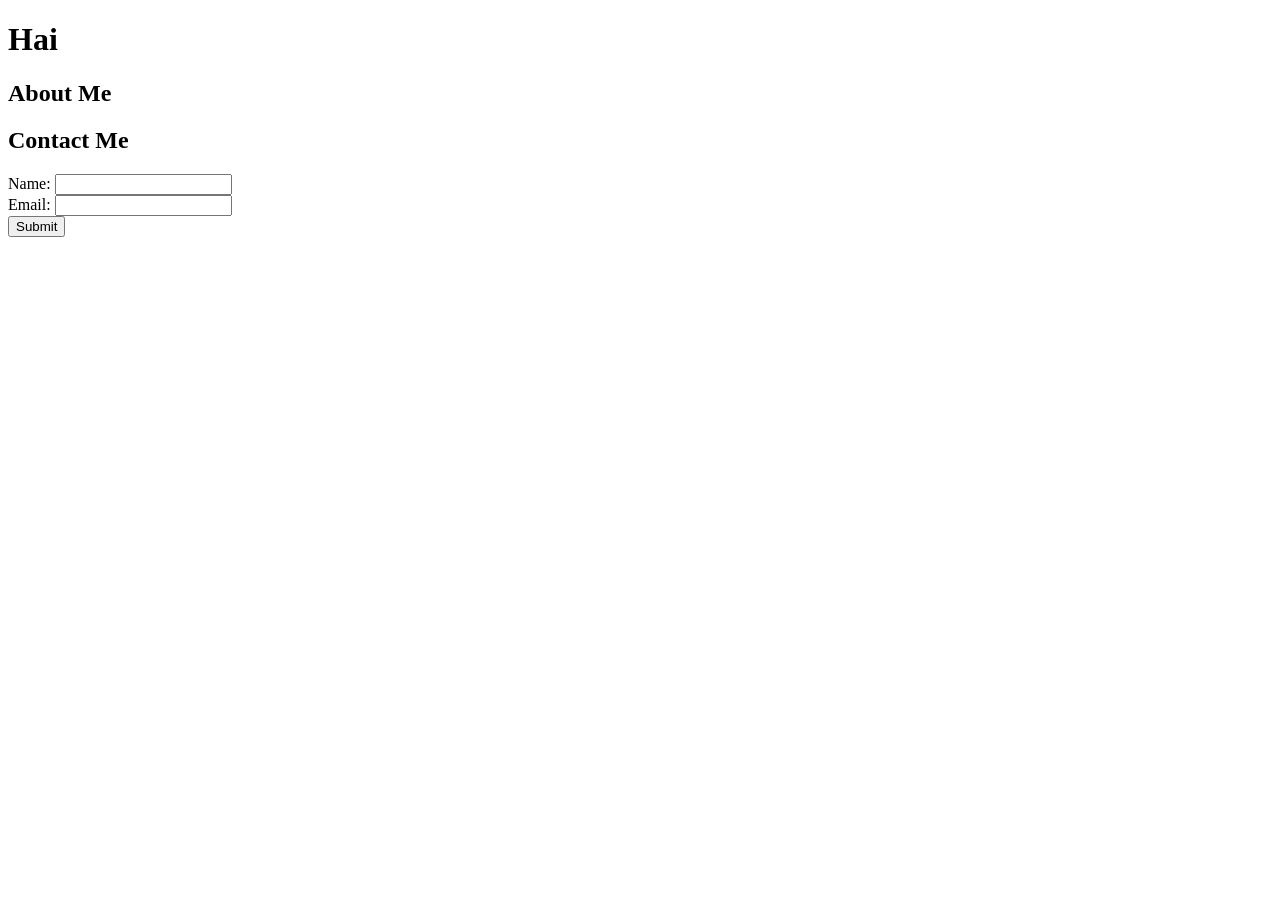
==== commit 5f90b2ef: "Basic index.html" ====
--- a/index.html
+++ b/index.html
@@ -10,5 +10,23 @@
 
     <body>
         <h1>Hai</h1>
+
+
+        <section id="about">
+            <h2>About Me</h2>
+        </section>
+
+        <section id="contact">
+            <h2>Contact Me</h2>
+            <form>
+                <label for="name">Name:</label>
+                <input type="text" id="name" name="name"><br>
+
+                <label for="email">Email:</label>
+                <input type="email" id="email" name="email"><br>
+
+                <input type="submit">
+            </form>
+        </section>
     </body>
 </html>
